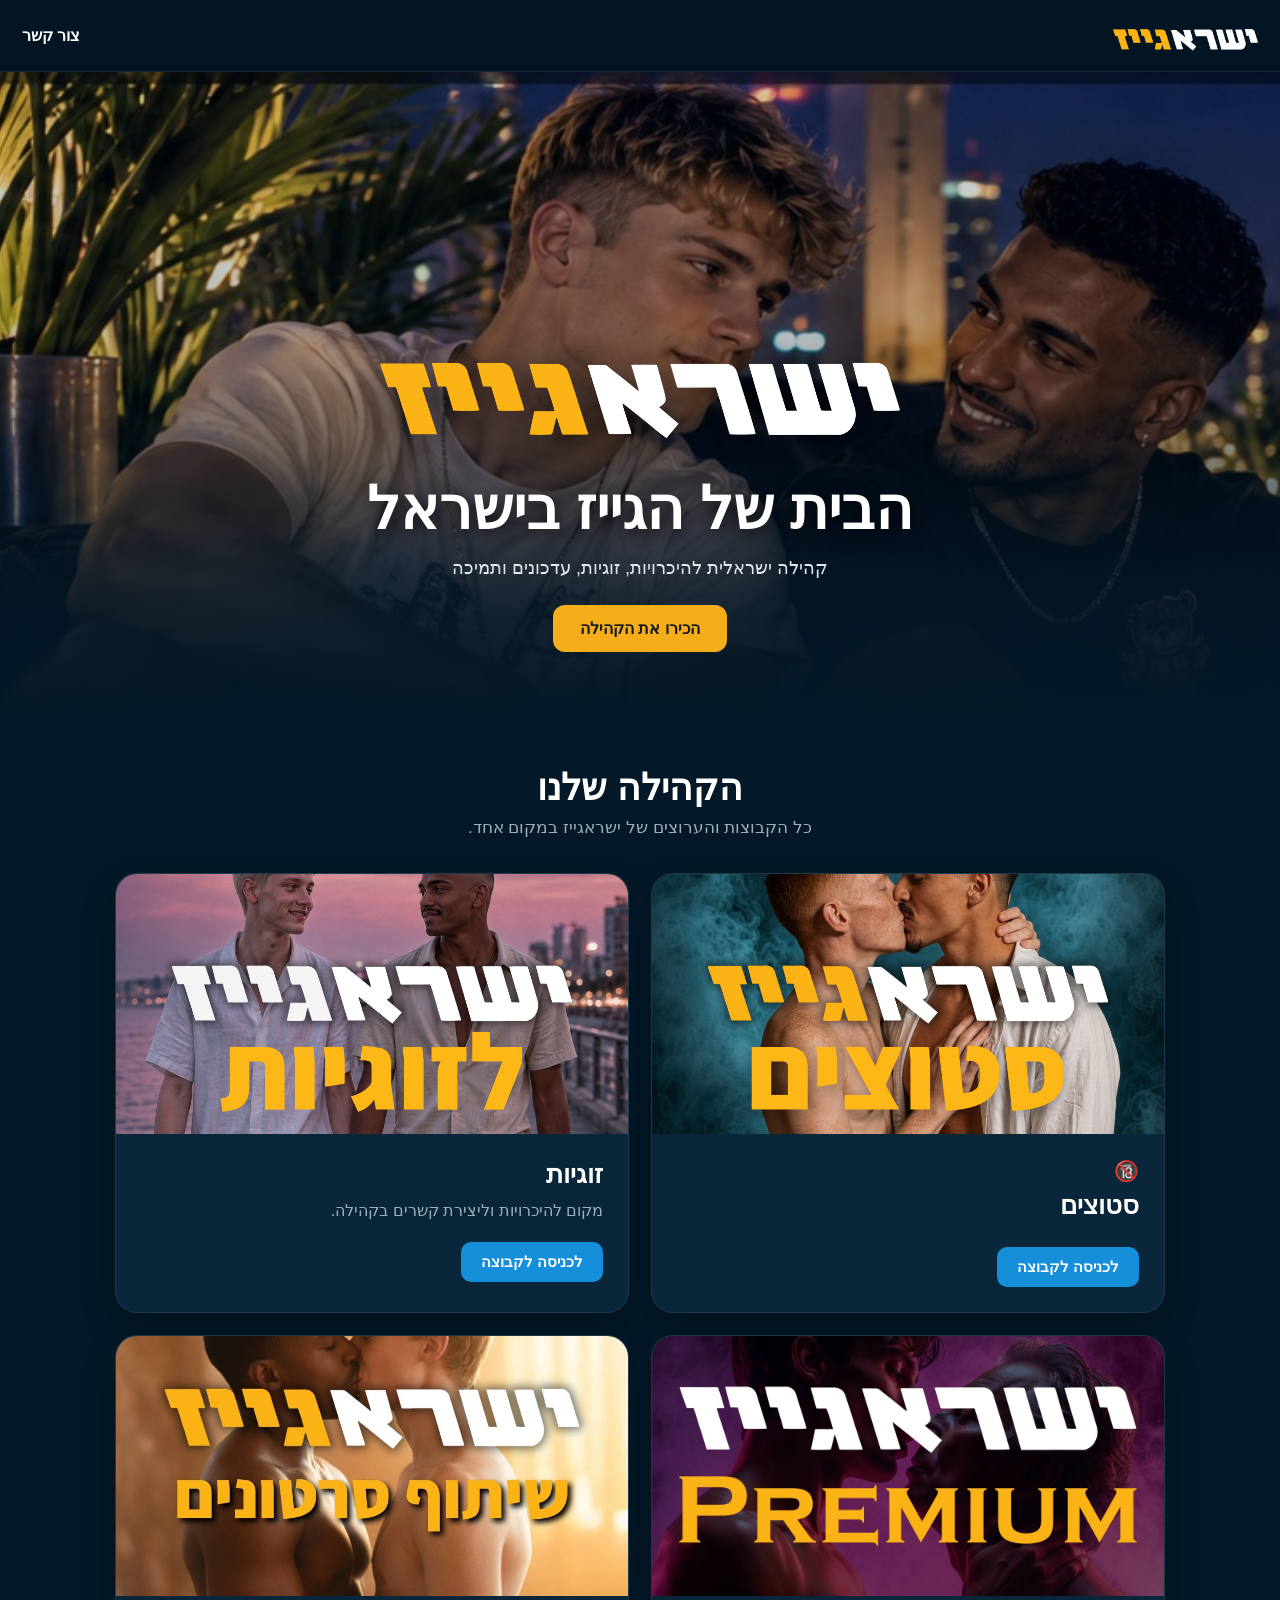
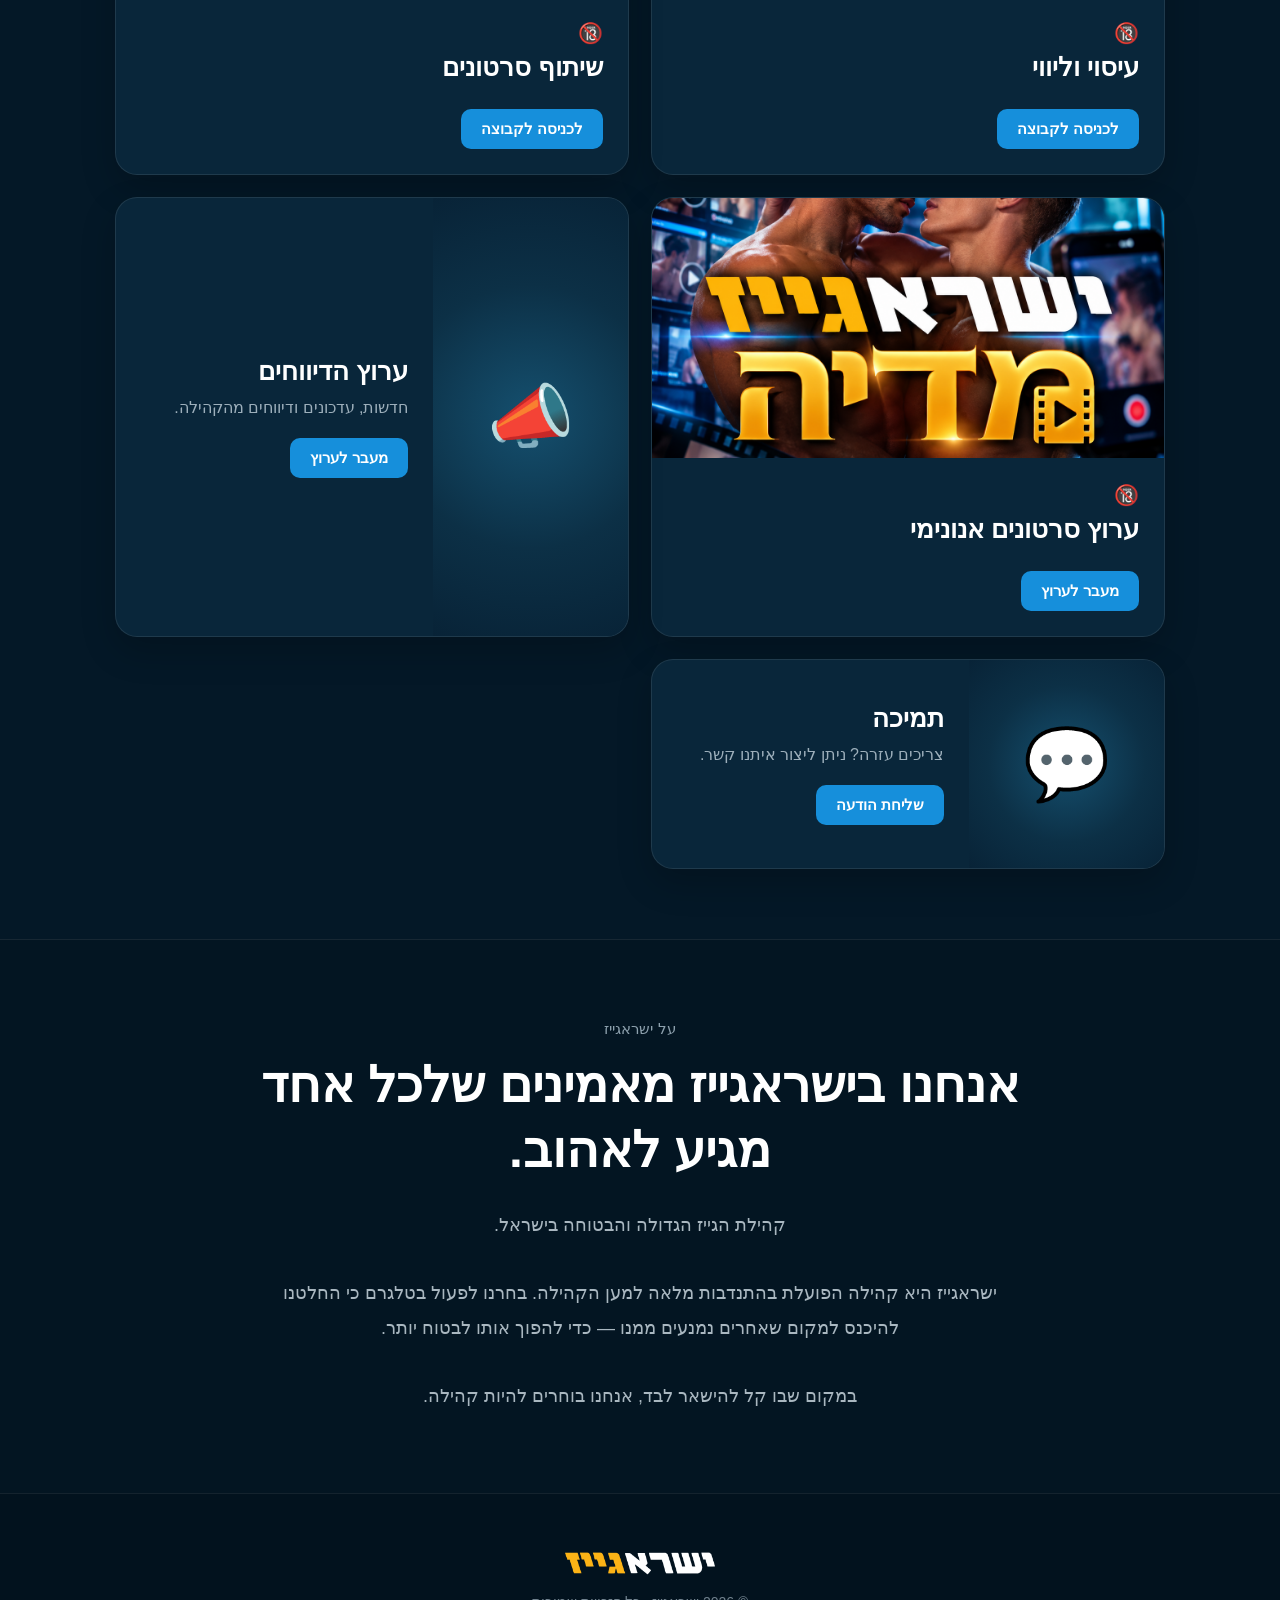
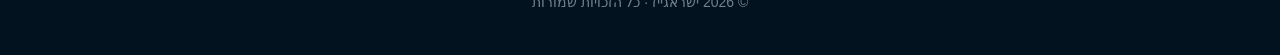
==== index.html @ 03416d66 "Add JSON-LD structured data to index.html Added structured data for the website in JSON-LD format." ====
<!DOCTYPE html>
<html lang="he" dir="rtl">
<head>
<meta charset="UTF-8">
<meta name="viewport" content="width=device-width, initial-scale=1.0">

<title>ישראגייז | גייז בישראל – קהילה, היכרויות וקבוצות בטלגרם</title>
<meta name="description" content="ישראגייז – קהילת הגייז בישראל. קבוצות גייז בטלגרם, היכרויות וזוגיות, עדכונים, תמיכה וקהילה גאה ישראלית במקום אחד.">
<meta property="og:type" content="website">
<meta property="og:url" content="https://isragays.github.io/">
<meta property="og:title" content="ישראגייז | הבית של הגייז בישראל">
<meta property="og:description" content="קהילה ישראלית להיכרויות, זוגיות, עדכונים ותמיכה.">
<meta property="og:image" content="https://isragays.github.io/og-image.png">
<meta property="og:site_name" content="ישראגייז">
<meta property="og:locale" content="he_IL">

<meta name="twitter:card" content="summary_large_image">
<meta name="twitter:title" content="ישראגייז | הבית של הגייז בישראל">
<meta name="twitter:description" content="קהילה ישראלית להיכרויות, זוגיות, עדכונים ותמיכה.">
<meta name="twitter:image" content="https://isragays.github.io/og-image.png">

<link rel="canonical" href="https://isragays.github.io/">
<script type="application/ld+json">
{
  "@context": "https://schema.org",
  "@type": "WebSite",
  "name": "ישראגייז",
  "alternateName": "IsraGays",
  "url": "https://isragays.github.io/",
  "description": "קהילת הגייז בישראל – היכרויות, זוגיות, קבוצות בטלגרם, עדכונים ותמיכה.",
  "inLanguage": "he-IL"
}
</script>
    <style>
*{
    box-sizing:border-box;
    margin:0;
    padding:0;
}

html{scroll-behavior:smooth;}

body{
    font-family:Arial,Helvetica,sans-serif;
    background:#041827;
    color:#fff;
    direction:rtl;
}

.header{
    height:72px;
    padding:0 22px;
    display:flex;
    align-items:center;
    justify-content:space-between;
    background:#031522;
    border-bottom:1px solid rgba(255,255,255,.08);
}

.header-logo{
    width:145px;
    max-height:42px;
    object-fit:contain;
}

.header-contact{
    color:white;
    text-decoration:none;
    font-weight:700;
}

/* HERO */

.hero{
    min-height:650px;
    background:
    linear-gradient(
        to bottom,
        rgba(2,15,25,.15),
        rgba(2,15,25,.28) 45%,
        rgba(4,24,39,.90) 84%,
        #041827 100%
    ),
    url("hero-approved.jpg");

    background-size:cover;
    background-position:center;
    background-repeat:no-repeat;

    display:flex;
    align-items:flex-end;
    justify-content:center;
    text-align:center;
    padding:50px 22px 70px;
}

.hero-content{
    width:100%;
    max-width:750px;
}

.hero-logo{
    width:min(520px,88vw);
    max-height:150px;
    object-fit:contain;
    filter:drop-shadow(0 8px 20px rgba(0,0,0,.65));
}

.hero h1{
    margin-top:18px;
    font-size:clamp(32px,8vw,58px);
    line-height:1.15;
    text-shadow:0 4px 18px rgba(0,0,0,.8);
}

.hero p{
    margin:14px auto 26px;
    font-size:18px;
    color:#e0e8ed;
}

.hero-button{
    display:inline-block;
    background:#f5ad19;
    color:#101820;
    text-decoration:none;
    font-weight:800;
    padding:14px 27px;
    border-radius:12px;
}

/* COMMUNITY */

.community{
    width:min(1050px,92%);
    margin:auto;
    padding:45px 0 70px;
}

.section-head{
    text-align:center;
    max-width:650px;
    margin:0 auto 35px;
}

.section-head h2{
    font-size:36px;
    margin-bottom:8px;
}

.section-head p{
    color:#9dafbb;
    font-size:17px;
}

/* CARDS */

.cards{
    display:grid;
    grid-template-columns:repeat(2,1fr);
    gap:22px;
}

.card{
    background:#09263a;
    border:1px solid rgba(255,255,255,.09);
    border-radius:22px;
    overflow:hidden;
    box-shadow:0 14px 35px rgba(0,0,0,.20);
}

.card-image{
    width:100%;
    height:260px;
    object-fit:cover;
    display:block;
    background:#0b2638;
}

.card-body{
    padding:25px;
}

.card h3{
    font-size:26px;
    margin-bottom:8px;
}

.adult{
    font-size:20px;
    margin-bottom:7px;
}

.card p{
    color:#9dafbb;
    font-size:16px;
    line-height:1.6;
}

.button{
    display:inline-block;
    margin-top:18px;
    padding:11px 20px;
    border-radius:10px;
    background:#168fdb;
    color:white;
    text-decoration:none;
    font-size:15px;
    font-weight:800;
    border:0;
}

.button-disabled{
    cursor:default;
}

/* REPORT + SUPPORT */

.small-card{
    display:flex;
    align-items:center;
    min-height:210px;
}

.card-icon{
    width:38%;
    align-self:stretch;
    display:flex;
    align-items:center;
    justify-content:center;
    font-size:70px;
    background:radial-gradient(
        circle,
        #15506f,
        #0c3046 55%,
        #082337
    );
}

.small-card .card-body{
    width:62%;
}

/* ABOUT */

.about{
    border-top:1px solid rgba(255,255,255,.08);
    padding:80px 22px;
    text-align:center;
    background:#031522;
}

.about-inner{
    max-width:760px;
    margin:auto;
}

.about-label{
    color:#8da0ad;
    font-size:15px;
}

.about h2{
    font-size:clamp(31px,7vw,50px);
    line-height:1.3;
    margin:15px 0 25px;
}

.about p{
    color:#a9b7c0;
    font-size:18px;
    line-height:1.9;
}

/* FOOTER */

footer{
    padding:45px 20px;
    text-align:center;
    background:#02121e;
    border-top:1px solid rgba(255,255,255,.07);
    color:#71828e;
    font-size:14px;
}

.footer-logo{
    width:150px;
    max-height:55px;
    object-fit:contain;
    margin-bottom:12px;
}

/* MOBILE */

@media(max-width:700px){

    .header{
        height:65px;
        padding:0 17px;
    }

    .header-logo{
        width:125px;
    }

    .hero{
        min-height:560px;
        padding-bottom:55px;
    }

    .hero-logo{
        width:85vw;
    }

    .hero h1{
        font-size:36px;
    }

    .hero p{
        font-size:16px;
    }

    .community{
        width:91%;
        padding-top:35px;
    }

    .section-head h2{
        font-size:31px;
    }

    .cards{
        grid-template-columns:1fr;
        gap:20px;
    }

    .card-image{
        height:auto;
        aspect-ratio:16/9;
        object-fit:cover;
    }

    .card-body{
        padding:22px;
    }

    .card h3{
        font-size:25px;
    }

    .small-card{
        min-height:190px;
    }

    .card-icon{
        font-size:58px;
    }

    .about{
        padding:65px 25px;
    }
}
</style>
</head>

<body>

<header class="header">

    <img src="logo.png"
         class="header-logo"
         alt="ישראגייז">

    <a href="#contact"
       class="header-contact">
       צור קשר
    </a>

</header>


<section class="hero">

    <div class="hero-content">

        <img src="logo.png"
             class="hero-logo"
             alt="ישראגייז">

        <h1>הבית של הגייז בישראל</h1>

        <p>
            קהילה ישראלית להיכרויות, זוגיות,
            עדכונים ותמיכה
        </p>

        <a href="#community"
           class="hero-button">
           הכירו את הקהילה
        </a>

    </div>

</section>


<main class="community" id="community">

<div class="section-head">

    <h2>הקהילה שלנו</h2>

    <p>
        כל הקבוצות והערוצים של ישראגייז במקום אחד.
    </p>

</div>


<div class="cards">


<!-- סטוצים -->

<article class="card">

    <img src="ישראגייז סטוצים.png"
         class="card-image"
         alt="ישראגייז סטוצים">

    <div class="card-body">

        <div class="adult">🔞</div>

        <h3>סטוצים</h3>

        <a href="https://t.me/+uqKhybRoh4s4Njg0"
           target="_blank"
           rel="noopener noreferrer"
           class="button">
            לכניסה לקבוצה
        </a>

    </div>

</article>


<!-- זוגיות -->

<article class="card">

    <img src="ישראגייז לזוגיות.png"
         class="card-image"
         alt="ישראגייז לזוגיות">

    <div class="card-body">

        <h3>זוגיות</h3>

        <p>
            מקום להיכרויות וליצירת קשרים בקהילה.
        </p>

        <a href="https://t.me/+6k6uDEFhoqc3MDU8"
           target="_blank"
           rel="noopener noreferrer"
           class="button">
            לכניסה לקבוצה
        </a>

    </div>

</article>


<!-- עיסוי וליווי -->

<article class="card">

    <img src="ישראגייז עיסוי וליווי.jpg"
         class="card-image"
         alt="ישראגייז עיסוי וליווי">

    <div class="card-body">

        <div class="adult">🔞</div>

        <h3>עיסוי וליווי</h3>

        <a href="https://t.me/+apyr9p-txnQzYTE0"
           target="_blank"
           rel="noopener noreferrer"
           class="button">
            לכניסה לקבוצה
        </a>

    </div>

</article>


<!-- שיתוף סרטונים -->

<article class="card">

    <img src="ישראגייז שיתוף סרטונים.jpg"
         class="card-image"
         alt="ישראגייז שיתוף סרטונים">

    <div class="card-body">

        <div class="adult">🔞</div>

        <h3>שיתוף סרטונים</h3>

        <a href="https://t.me/+edmWDIg-8RFhZDQ8"
           target="_blank"
           rel="noopener noreferrer"
           class="button">
            לכניסה לקבוצה
        </a>

    </div>

</article>


<!-- ערוץ סרטונים אנונימי -->

<article class="card">

    <img src="ישראגייז שיתוף סרטונים אנונימי.png"
         class="card-image"
         alt="ערוץ סרטונים אנונימי">

    <div class="card-body">

        <div class="adult">🔞</div>

        <h3>ערוץ סרטונים אנונימי</h3>

        <a href="https://t.me/+28RxQhwm3sc5NjE0"
           target="_blank"
           rel="noopener noreferrer"
           class="button">
            מעבר לערוץ
        </a>

    </div>

</article>


<!-- ערוץ הדיווחים -->

<article class="card small-card">

    <div class="card-icon">
        📣
    </div>

    <div class="card-body">

        <h3>ערוץ הדיווחים</h3>

        <p>
            חדשות, עדכונים ודיווחים מהקהילה.
        </p>

        <a href="https://t.me/IsraGays"
           target="_blank"
           rel="noopener noreferrer"
           class="button">
           מעבר לערוץ
        </a>

    </div>

</article>


<!-- תמיכה -->

<article class="card small-card" id="contact">

    <div class="card-icon">
        💬
    </div>

    <div class="card-body">

        <h3>תמיכה</h3>

        <p>
            צריכים עזרה? ניתן ליצור איתנו קשר.
        </p>

        <a href="https://t.me/IsraGays?direct"
           target="_blank"
           rel="noopener noreferrer"
           class="button">
           שליחת הודעה
        </a>

    </div>

</article>


</div>
</main>


<section class="about">

<div class="about-inner">

    <div class="about-label">
        על ישראגייז
    </div>

    <h2>
        אנחנו בישראגייז מאמינים
        שלכל אחד מגיע לאהוב.
    </h2>

    <p>
        קהילת הגייז הגדולה והבטוחה בישראל.
        <br><br>

        ישראגייז היא קהילה הפועלת בהתנדבות מלאה למען הקהילה.
        בחרנו לפעול בטלגרם כי החלטנו להיכנס למקום שאחרים
        נמנעים ממנו — כדי להפוך אותו לבטוח יותר.
        <br><br>

        במקום שבו קל להישאר לבד,
        אנחנו בוחרים להיות קהילה.
    </p>

</div>

</section>


<footer>

    <img src="logo.png"
         class="footer-logo"
         alt="ישראגייז">

    <div>
        © 2026 ישראגייז · כל הזכויות שמורות
    </div>

</footer>

</body>
</html>
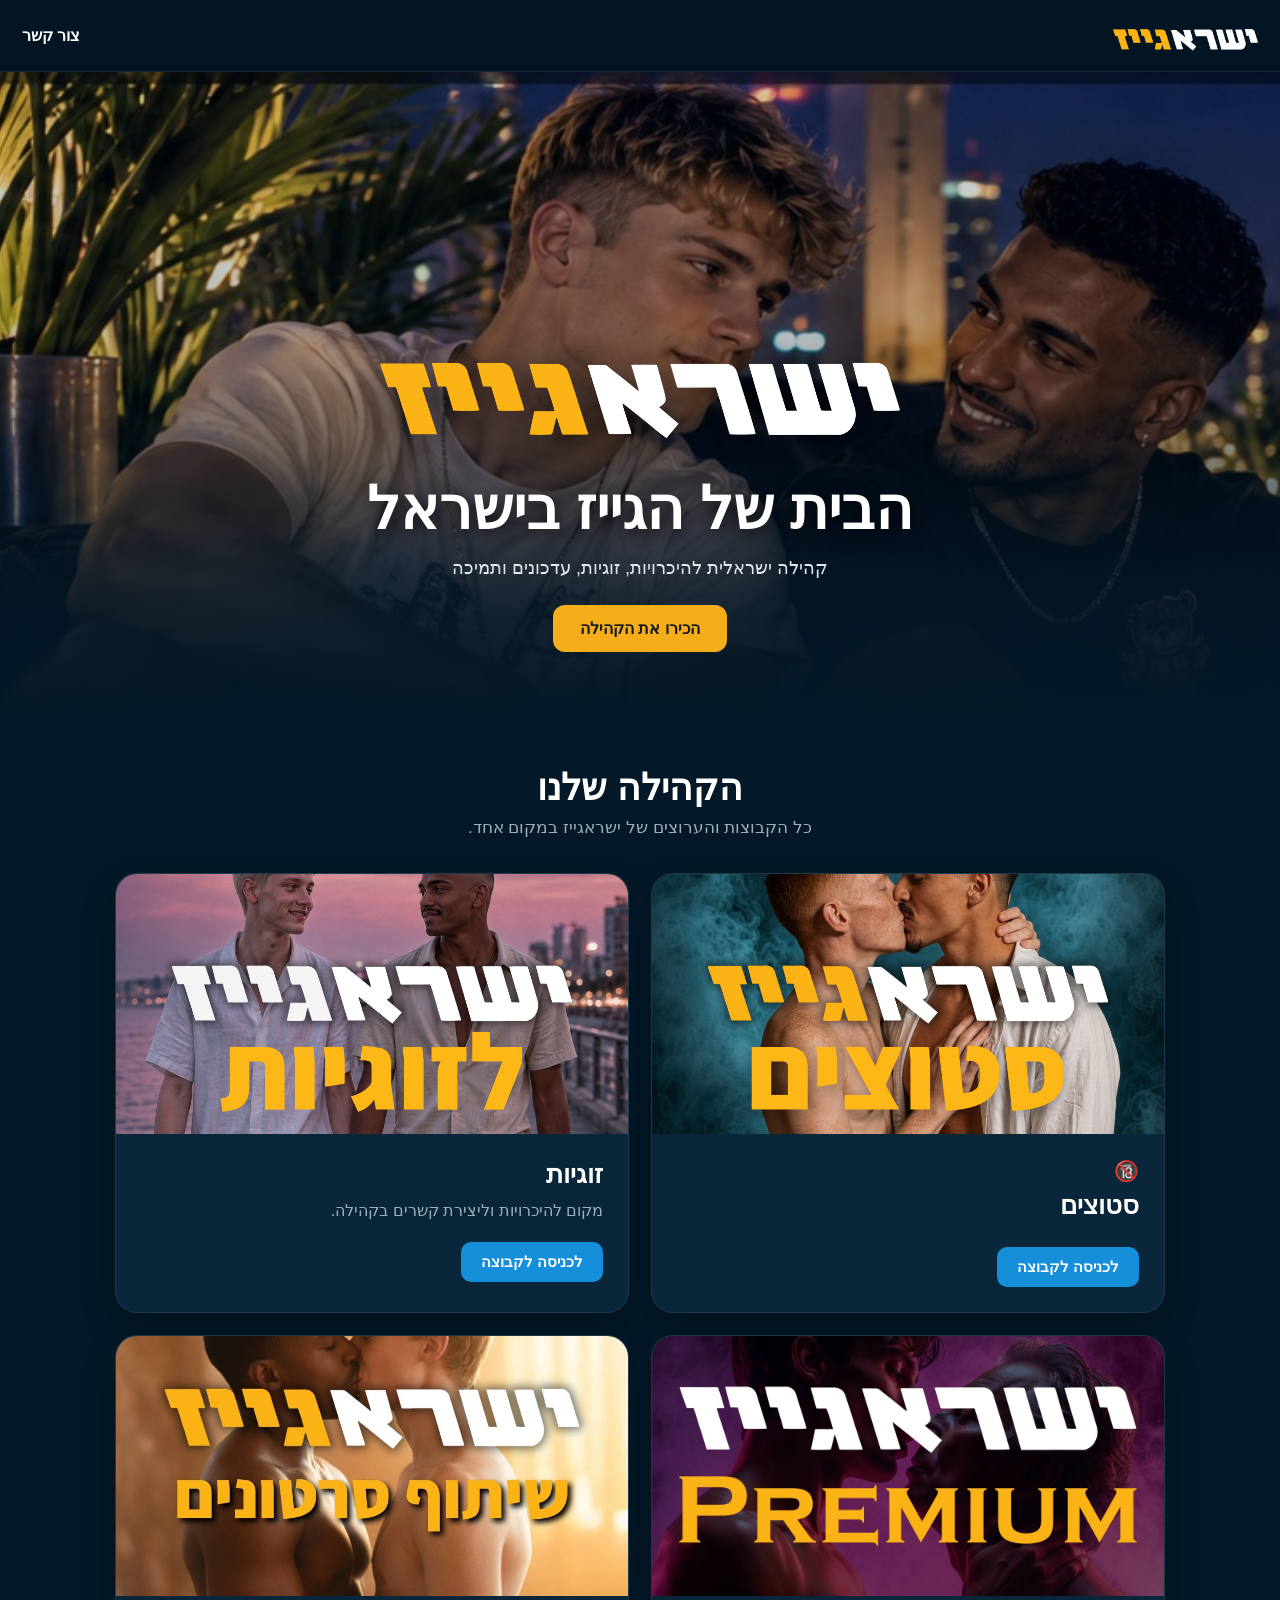
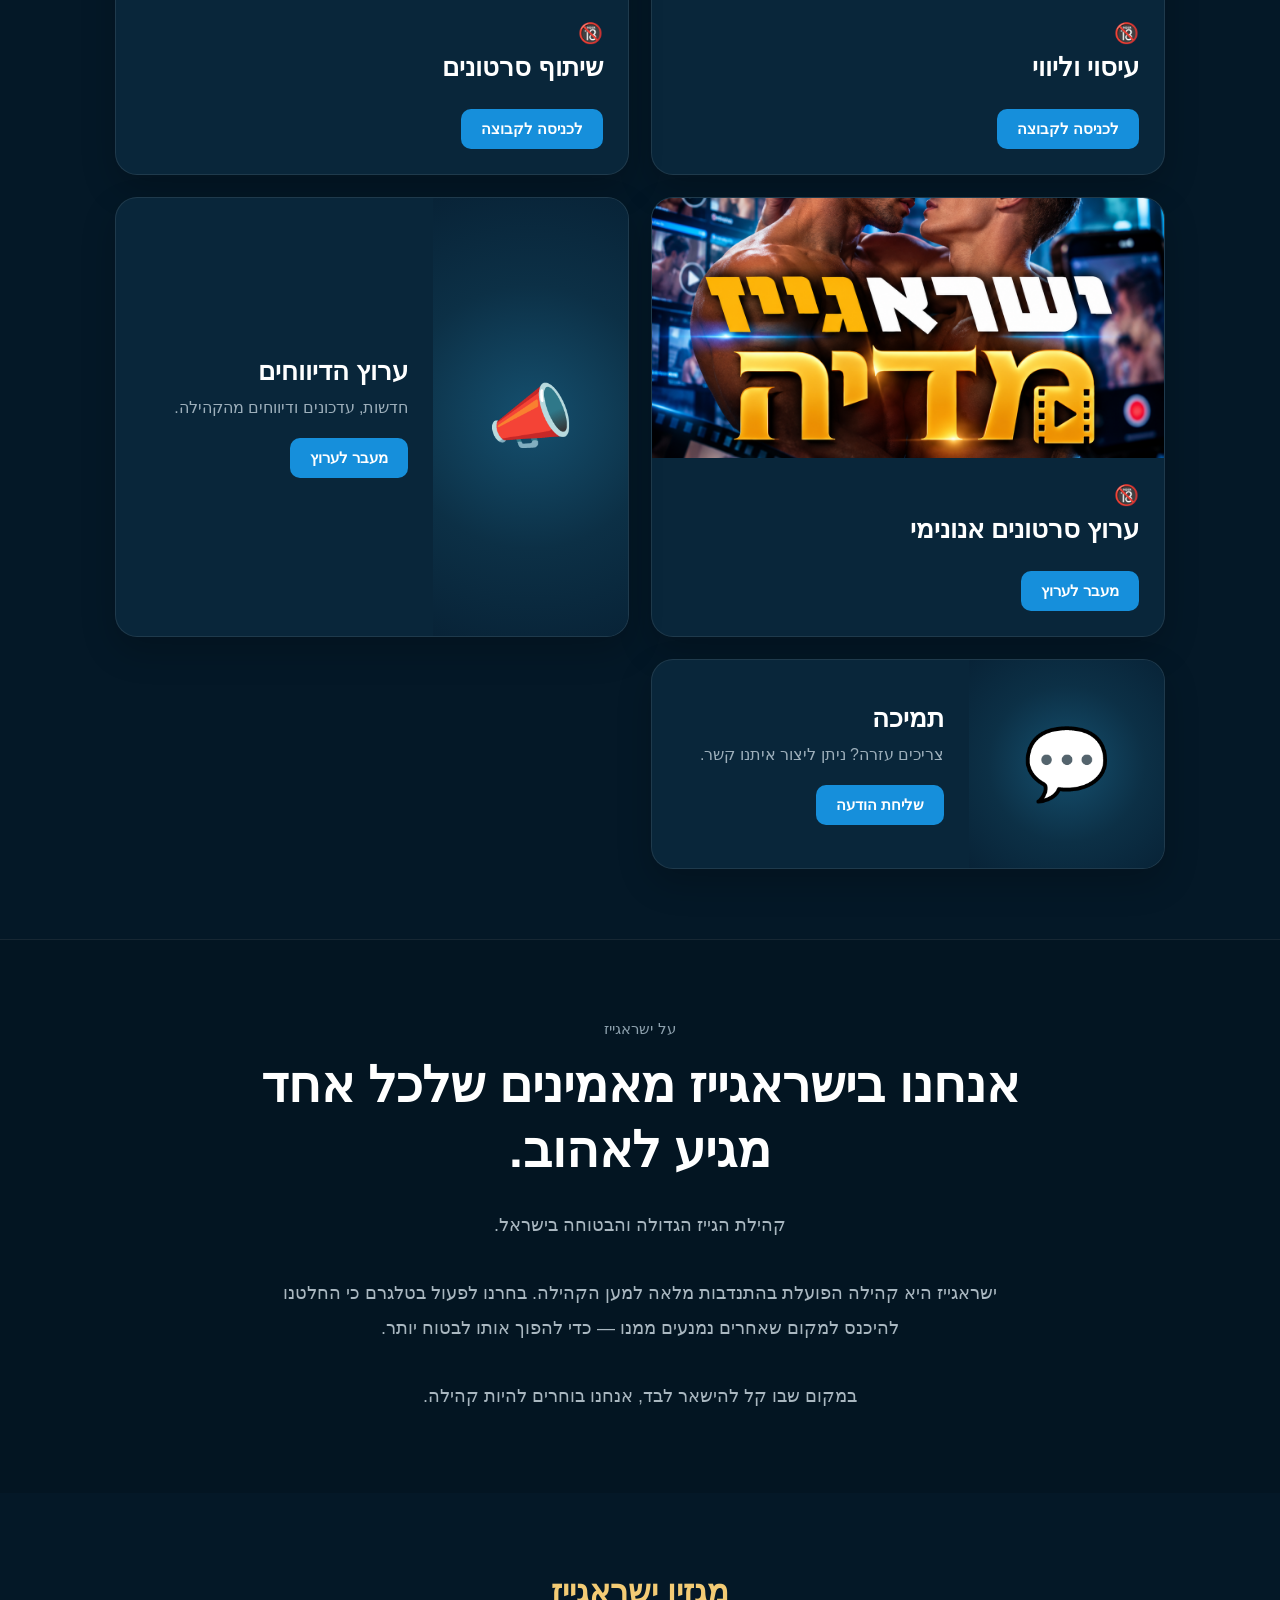
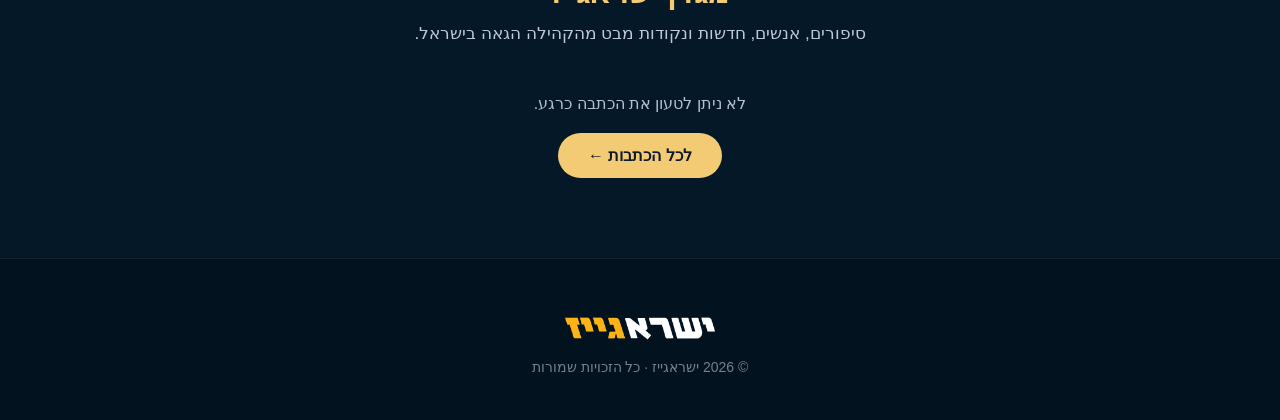
==== commit bf0a824f: "Update index.html" ====
--- a/index.html
+++ b/index.html
@@ -4,8 +4,8 @@
 <meta charset="UTF-8">
 <meta name="viewport" content="width=device-width, initial-scale=1.0">
 
-<title>ישראגייז | גייז בישראל – קהילה, היכרויות וקבוצות בטלגרם</title>
-<meta name="description" content="ישראגייז – קהילת הגייז בישראל. קבוצות גייז בטלגרם, היכרויות וזוגיות, עדכונים, תמיכה וקהילה גאה ישראלית במקום אחד.">
+<title>ישראגייז | קבוצות גייז בישראל, היכרויות וקהילה גאה</title>
+<meta name="description" content="ישראגייז – הבית של הגייז בישראל. קהילה גאה ישראלית, קבוצות גייז בטלגרם, היכרויות גייז, זוגיות, מפגשים חברתיים, אירועים, חדשות ועדכונים לקהילה הגאה בישראל.">
 <meta property="og:type" content="website">
 <meta property="og:url" content="https://isragays.github.io/">
 <meta property="og:title" content="ישראגייז | הבית של הגייז בישראל">
@@ -20,6 +20,7 @@
 <meta name="twitter:image" content="https://isragays.github.io/og-image.png">
 
 <link rel="canonical" href="https://isragays.github.io/">
+  <link rel="icon" type="image/jpeg" href="/אייקון.jpg">
 <script type="application/ld+json">
 {
   "@context": "https://schema.org",
@@ -642,7 +643,210 @@
 
 </section>
 
-
+<!-- מגזין ישראגייז - אזור בעמוד הבית -->
+
+<style>
+  #isragays-magazine {
+    max-width: 1100px;
+    margin: 45px auto;
+    padding: 35px 20px;
+    text-align: center;
+    direction: rtl;
+    font-family: Arial, sans-serif;
+  }
+
+  #isragays-magazine h2 {
+    color: #f3cb75;
+    font-size: 32px;
+    margin-bottom: 12px;
+  }
+
+  #isragays-magazine .magazine-description {
+    color: #c0c9d9;
+    font-size: 17px;
+    margin-bottom: 30px;
+  }
+
+  #isragays-magazine .magazine-card {
+    display: block;
+    max-width: 600px;
+    margin: 0 auto 25px;
+    background: #111c31;
+    border: 1px solid rgba(255,255,255,.12);
+    border-radius: 20px;
+    overflow: hidden;
+    text-decoration: none;
+    color: #fff;
+    transition: transform .2s;
+  }
+
+  #isragays-magazine .magazine-card:hover {
+    transform: translateY(-4px);
+  }
+
+  #isragays-magazine .magazine-card img {
+    display: block;
+    width: 100%;
+    aspect-ratio: 16 / 9;
+    object-fit: cover;
+  }
+
+  #isragays-magazine .magazine-card-content {
+    padding: 25px;
+  }
+
+  #isragays-magazine .magazine-card h3 {
+    color: #fff;
+    font-size: 25px;
+    margin: 0 0 12px;
+  }
+
+  #isragays-magazine .magazine-card p {
+    color: #b5c1d2;
+    font-size: 16px;
+    line-height: 1.7;
+  }
+
+  #isragays-magazine .magazine-button {
+    display: inline-block;
+    padding: 13px 30px;
+    border-radius: 30px;
+    background: #f3cb75;
+    color: #10192b;
+    font-weight: bold;
+    text-decoration: none;
+  }
+
+  #isragays-magazine .magazine-status {
+    color: #b5c1d2;
+    padding: 20px;
+  }
+</style>
+
+<section id="isragays-magazine">
+
+  <h2>מגזין ישראגייז</h2>
+
+  <p class="magazine-description">
+    סיפורים, אנשים, חדשות ונקודות מבט מהקהילה הגאה בישראל.
+  </p>
+
+  <div id="isragays-latest-article">
+    <p class="magazine-status">טוען את הכתבה האחרונה...</p>
+  </div>
+
+  <a class="magazine-button" href="/magazine.html">
+    לכל הכתבות ←
+  </a>
+
+</section>
+
+<script>
+(function () {
+  const container = document.getElementById("isragays-latest-article");
+
+  function escapeHTML(value) {
+    return String(value ?? "").replace(/[&<>"']/g, c => ({
+      "&": "&amp;",
+      "<": "&lt;",
+      ">": "&gt;",
+      '"': "&quot;",
+      "'": "&#39;"
+    })[c]);
+  }
+
+  async function loadLatestArticle() {
+    try {
+      const api =
+        "https://api.github.com/repos/isragays/isragays.github.io/contents/" +
+        encodeURIComponent("מאמרים");
+
+      const response = await fetch(api);
+
+      if (!response.ok) throw new Error("API error");
+
+      const files = await response.json();
+
+      const jsonFiles = files.filter(file =>
+        file.type === "file" &&
+        file.name.toLowerCase().endsWith(".json")
+      );
+
+      const articles = await Promise.all(
+        jsonFiles.map(async file => {
+          try {
+            const result = await fetch(
+              "/" +
+              encodeURIComponent("מאמרים") +
+              "/" +
+              encodeURIComponent(file.name)
+            );
+
+            if (!result.ok) return null;
+
+            const article = await result.json();
+
+            return {
+              ...article,
+              filename: file.name
+            };
+          } catch {
+            return null;
+          }
+        })
+      );
+
+      const latest = articles
+        .filter(article => article && article.title)
+        .sort((a, b) =>
+          String(b.date || "").localeCompare(String(a.date || ""))
+        )[0];
+
+      if (!latest) {
+        container.innerHTML =
+          '<p class="magazine-status">בקרוב יעלו כתבות חדשות.</p>';
+        return;
+      }
+
+      const image = latest.image
+        ? /^https?:\/\//i.test(latest.image)
+          ? latest.image
+          : "/" + latest.image.replace(/^\/+/, "")
+        : "";
+
+      const link =
+        "/magazine.html?article=" +
+        encodeURIComponent(latest.filename);
+
+      container.innerHTML = `
+        <a class="magazine-card" href="${link}">
+          ${
+            image
+              ? `<img src="${escapeHTML(image)}" alt="${escapeHTML(latest.title)}" loading="lazy">`
+              : ""
+          }
+
+          <div class="magazine-card-content">
+            <h3>${escapeHTML(latest.title)}</h3>
+            <p>${escapeHTML(latest.description || "")}</p>
+            <span style="color:#f3cb75;font-weight:bold;">
+              לקריאת הכתבה ←
+            </span>
+          </div>
+        </a>
+      `;
+
+    } catch {
+      container.innerHTML =
+        '<p class="magazine-status">לא ניתן לטעון את הכתבה כרגע.</p>';
+    }
+  }
+
+  loadLatestArticle();
+})();
+</script>
+
+<!-- סוף אזור מגזין ישראגייז -->
 <footer>
 
     <img src="logo.png"
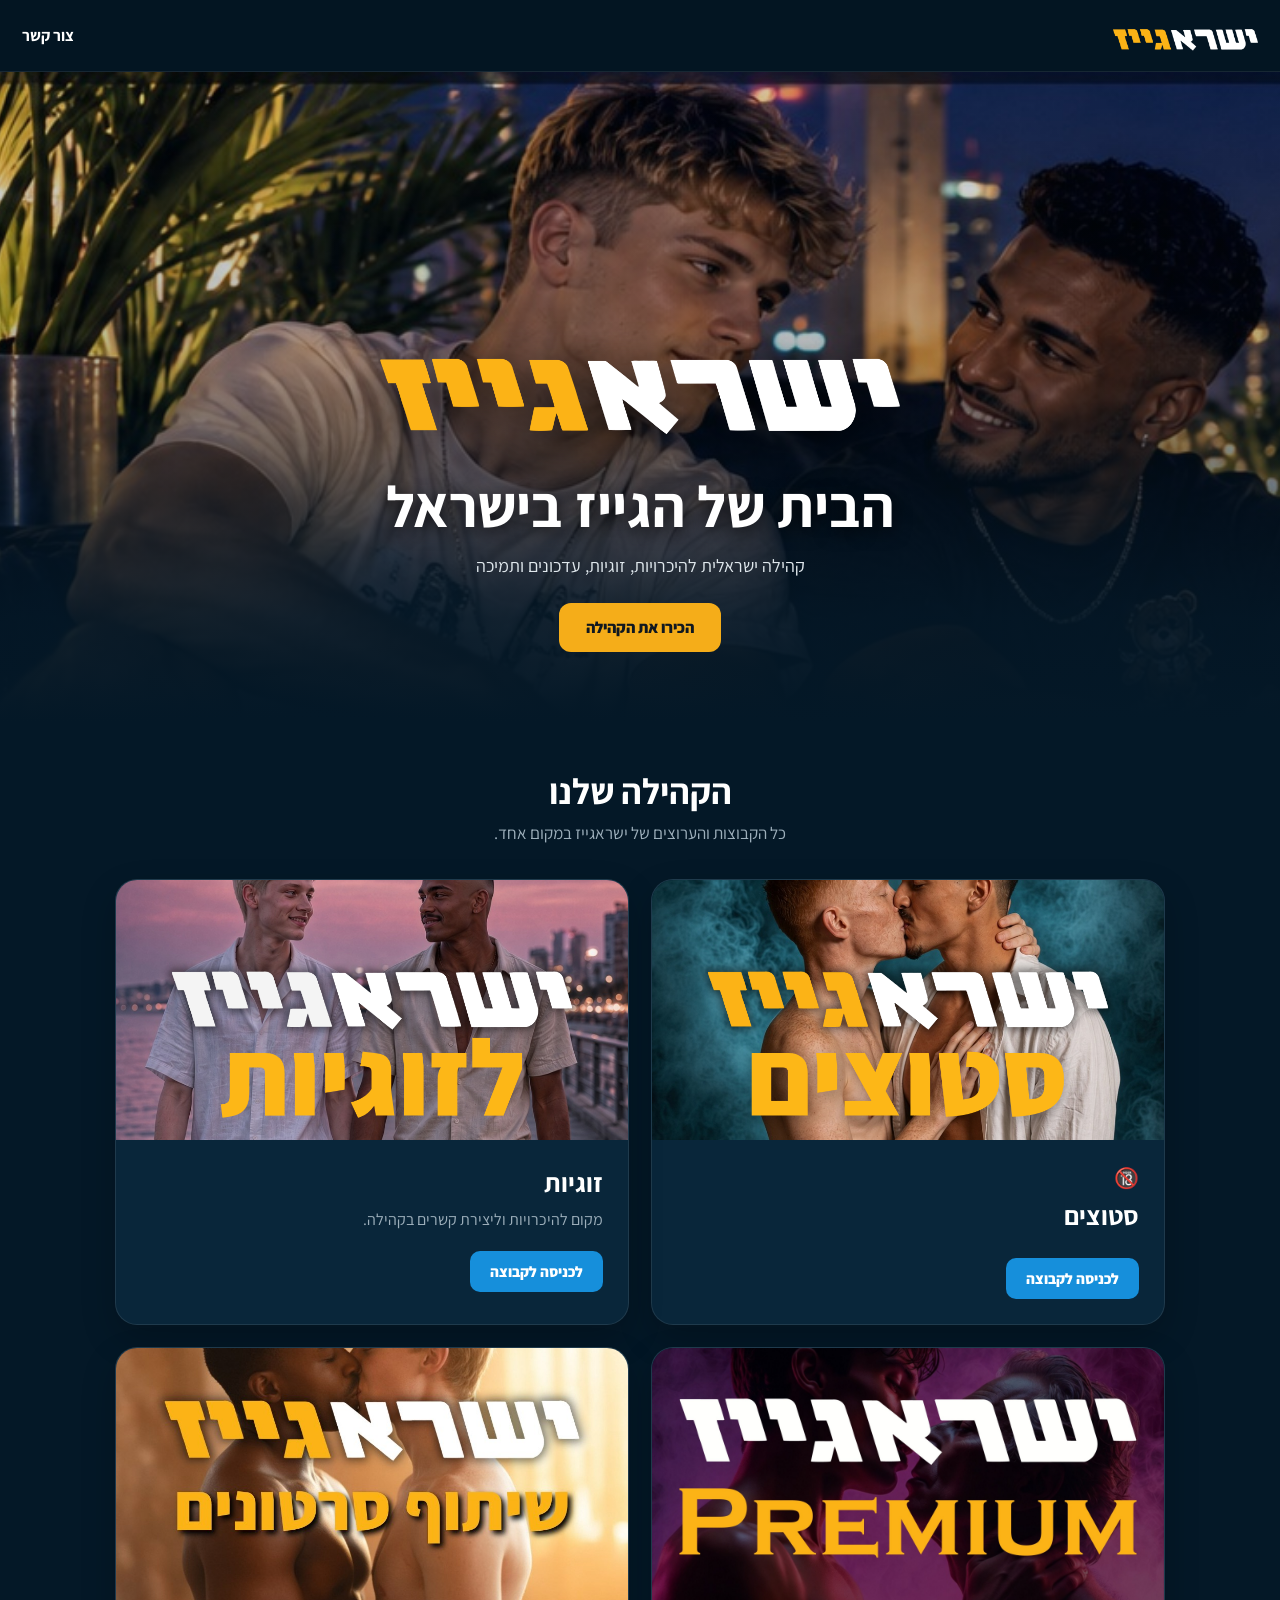
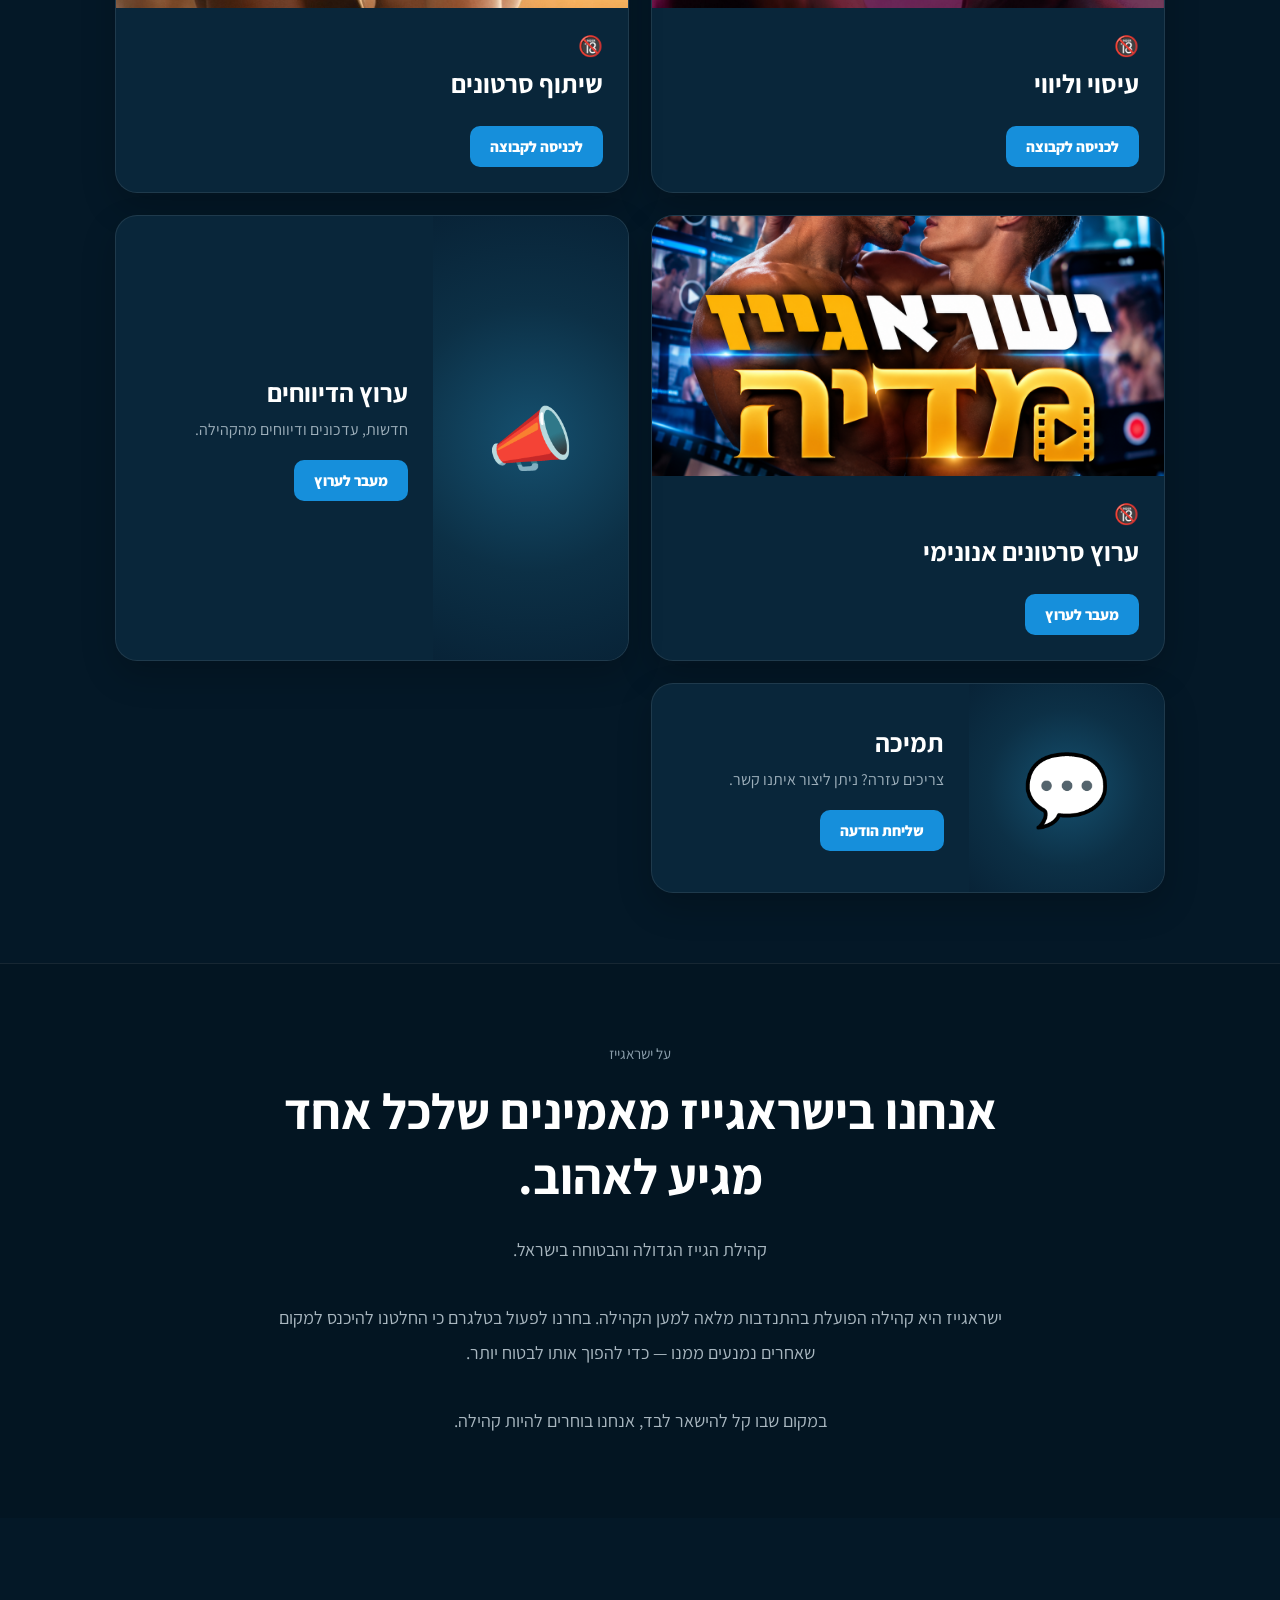
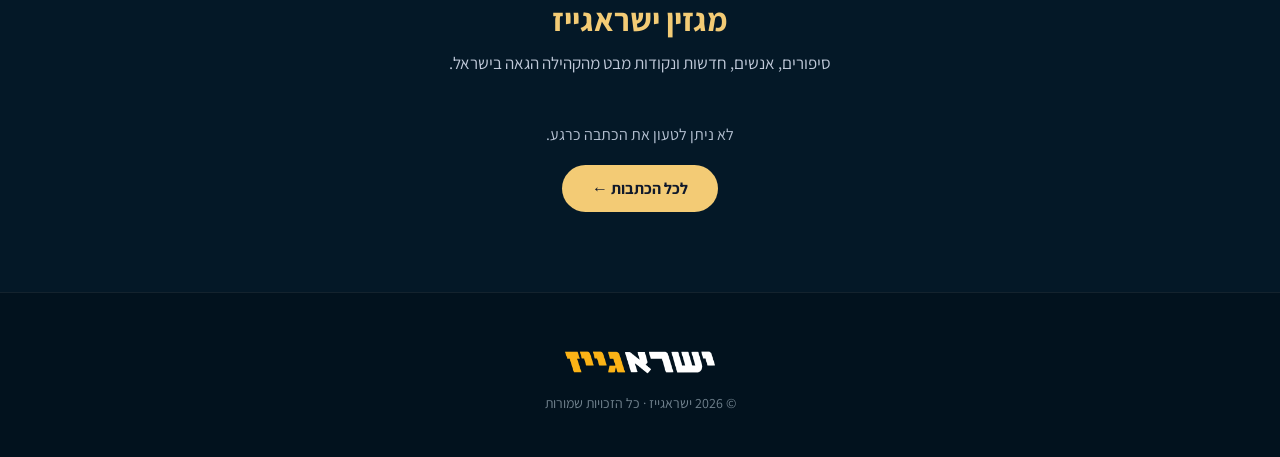
==== commit 95e69277: "Integrate 'Assistant' font into index.html Added Google Fonts link for 'Assistant' and applied it to" ====
--- a/index.html
+++ b/index.html
@@ -362,8 +362,16 @@
     }
 }
 </style>
-</head>
-
+<!-- פונט Assistant לכל האתר -->
+<link rel="preconnect" href="https://fonts.googleapis.com">
+<link rel="preconnect" href="https://fonts.gstatic.com" crossorigin>
+<link href="https://fonts.googleapis.com/css2?family=Assistant:wght@200..800&display=swap" rel="stylesheet">
+
+<style>
+  body, body *:not(i):not(svg):not(path) {
+    font-family: 'Assistant', Arial, sans-serif !important;
+  }
+</style>
 <body>
 
 <header class="header">
